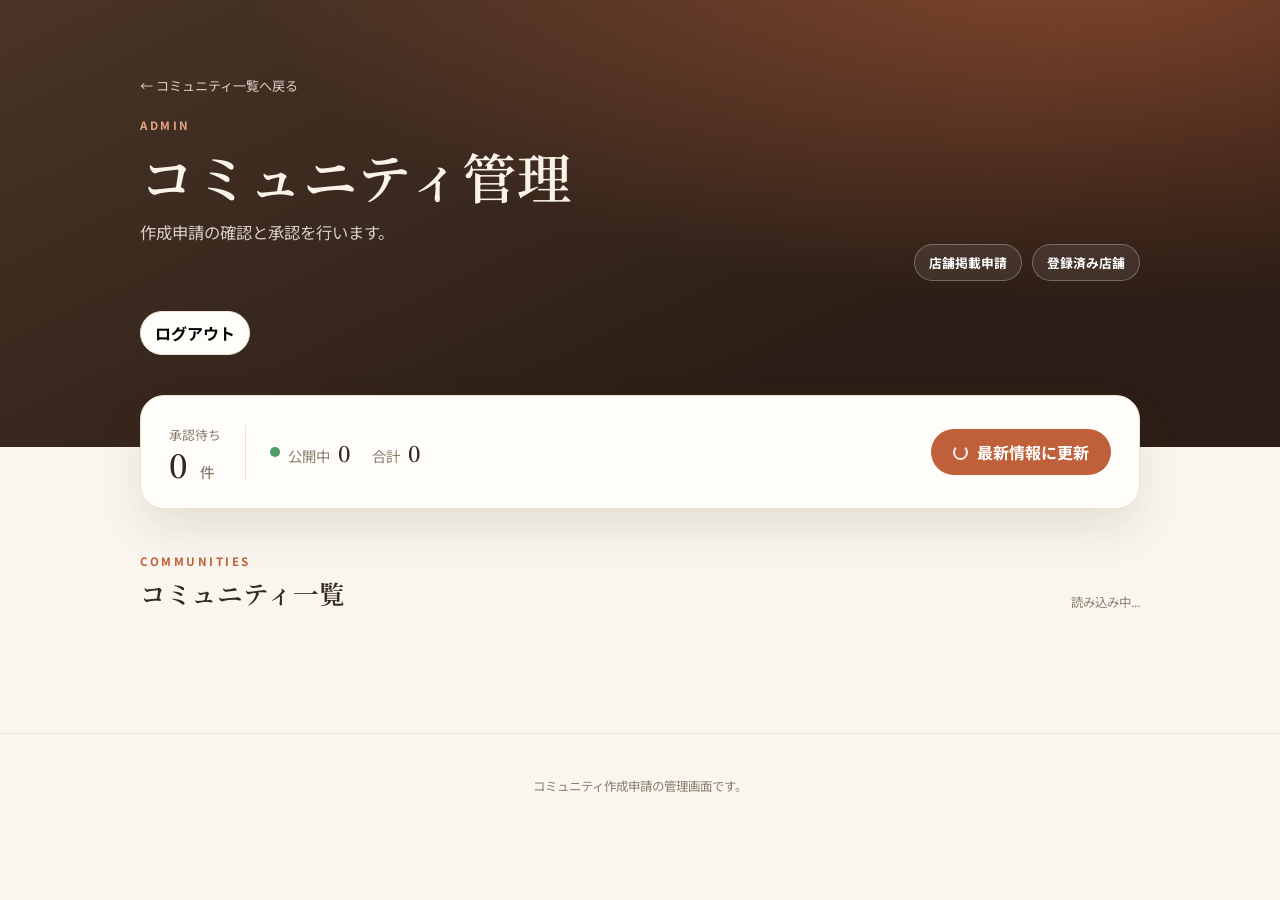
==== admin-communities.html @ 32dae23c "追加" ====
<!DOCTYPE html>
<html lang="ja">
<head>
  <meta charset="UTF-8" />
  <meta
    name="viewport"
    content="width=device-width, initial-scale=1.0"
  />
  <meta
    name="theme-color"
    content="#faf6ef"
  />

  <title>コミュニティ管理</title>

  <link
    rel="preconnect"
    href="https://fonts.googleapis.com"
  />
  <link
    rel="preconnect"
    href="https://fonts.gstatic.com"
    crossorigin
  />
  <link
    href="https://fonts.googleapis.com/css2?family=Noto+Sans+JP:wght@400;500;700&family=Noto+Serif+JP:wght@500;600;700&display=swap"
    rel="stylesheet"
  />

  <link
    rel="stylesheet"
    href="./style.css"
  />
</head>

<body>
  <header class="site-header">
    <div class="container header-inner">
      <a
        class="page-back-link page-back-link-light"
        href="./index.html"
      >
        ← コミュニティ一覧へ戻る
      </a>

      <p class="eyebrow">ADMIN</p>
      <h1>コミュニティ管理</h1>
      <p class="lead">
        作成申請の確認と承認を行います。
      </p>

      <nav class="header-nav" aria-label="管理メニュー">
        <a href="./admin-requests.html">
          店舗掲載申請
        </a>
        <a href="./admin-shops.html">
          登録済み店舗
        </a>
      </nav>

      <button
        id="logout-button"
        class="logout-button"
        type="button"
      >
        ログアウト
      </button>
    </div>
  </header>

  <main class="container">
    <section class="summary-card admin-summary">
      <div class="summary-lead">
        <p class="summary-label">
          承認待ち
        </p>

        <p class="summary-value">
          <span id="pending-count">0</span>
          <span class="summary-unit">件</span>
        </p>
      </div>

      <div class="summary-stats">
        <p class="stat">
          <span class="stat-dot dot-available"></span>
          公開中
          <span
            id="active-count"
            class="stat-count"
          >
            0
          </span>
        </p>

        <p class="stat">
          合計
          <span
            id="community-count"
            class="stat-count"
          >
            0
          </span>
        </p>
      </div>

      <button
        id="reload-communities-button"
        class="reload-button"
        type="button"
      >
        <span
          class="reload-icon"
          aria-hidden="true"
        ></span>
        <span class="reload-text">
          最新情報に更新
        </span>
      </button>
    </section>

    <section aria-labelledby="community-list-title">
      <div class="section-heading">
        <div>
          <p class="eyebrow">
            COMMUNITIES
          </p>
          <h2 id="community-list-title">
            コミュニティ一覧
          </h2>
        </div>

        <p
          id="community-last-loaded"
          class="last-loaded"
        >
          読み込み中...
        </p>
      </div>

      <div
        id="community-message"
        class="message"
        role="status"
        aria-live="polite"
      ></div>

      <div
        id="admin-community-list"
        class="request-list"
      ></div>
    </section>
  </main>

  <footer class="site-footer">
    <div class="container">
      <p>
        コミュニティ作成申請の管理画面です。
      </p>
    </div>
  </footer>

  <script src="./admin-communities.js"></script>
</body>
</html>
---- style.css ----
:root {
  --background: #faf6ef;
  --surface: #fffdf9;
  --text: #33291f;
  --muted: #8a7d6d;
  --border: #ece3d5;
  --primary: #c0603a;
  --primary-hover: #a94f2d;

  --available: #4f9d69;
  --available-bg: #e7f2ea;
  --available-text: #2f6b45;

  --limited: #d9a441;
  --limited-bg: #f8eed6;
  --limited-text: #8a651f;

  --full: #cf5b48;
  --full-bg: #f8e4df;
  --full-text: #9b3a2c;

  --unknown: #a99e8d;
  --unknown-bg: #efe9df;
  --unknown-text: #6f6455;

  --shadow-sm: 0 6px 18px rgba(76, 55, 34, 0.06);
  --shadow-md: 0 20px 45px rgba(76, 55, 34, 0.12);
}

* {
  box-sizing: border-box;
}

html {
  background: var(--background);
}

body {
  margin: 0;
  min-height: 100vh;
  font-family: "Noto Sans JP", -apple-system, BlinkMacSystemFont, "Hiragino Sans",
    "Yu Gothic", Meiryo, sans-serif;
  color: var(--text);
  background: var(--background);
  -webkit-font-smoothing: antialiased;
}

a {
  color: inherit;
}

button,
a {
  -webkit-tap-highlight-color: transparent;
}

.container {
  width: min(100% - 40px, 1000px);
  margin-inline: auto;
}

/* Header */
.site-header {
  position: relative;
  overflow: hidden;
  padding: 72px 0 92px;
  color: #fbf3e9;
  background:
    radial-gradient(120% 140% at 85% -10%, rgba(192, 96, 58, 0.55), transparent 55%),
    linear-gradient(155deg, #4a3527, #2c1e16 70%);
}

.header-inner {
  position: relative;
  z-index: 1;
}

.site-header h1 {
  margin: 10px 0 12px;
  font-family: "Noto Serif JP", serif;
  font-weight: 600;
  font-size: clamp(2.1rem, 6vw, 3.4rem);
  line-height: 1.2;
  letter-spacing: 0.01em;
}

.eyebrow {
  margin: 0;
  font-size: 0.72rem;
  font-weight: 700;
  letter-spacing: 0.22em;
  color: var(--primary);
}

.site-header .eyebrow {
  color: #e6a583;
}

.lead {
  margin: 0;
  font-size: 1.02rem;
  color: rgba(251, 243, 233, 0.82);
}

main {
  padding-bottom: 64px;
}

/* Summary card */
.summary-card {
  position: relative;
  z-index: 2;
  display: flex;
  flex-wrap: wrap;
  align-items: center;
  gap: 24px;
  margin-top: -52px;
  margin-bottom: 44px;
  padding: 26px 28px;
  border: 1px solid var(--border);
  border-radius: 24px;
  background: var(--surface);
  box-shadow: var(--shadow-md);
}

.summary-lead {
  flex: 0 0 auto;
  padding-right: 24px;
  border-right: 1px solid var(--border);
}

.summary-label {
  margin: 0 0 4px;
  font-size: 0.8rem;
  color: var(--muted);
}

.summary-value {
  margin: 0;
  font-family: "Noto Serif JP", serif;
  font-size: 2rem;
  font-weight: 600;
  line-height: 1;
}

.summary-unit {
  margin-left: 4px;
  font-family: "Noto Sans JP", sans-serif;
  font-size: 0.9rem;
  font-weight: 500;
  color: var(--muted);
}

.summary-stats {
  display: flex;
  flex: 1 1 auto;
  flex-wrap: wrap;
  gap: 22px;
  margin: 0;
  padding: 0;
  list-style: none;
}

.stat {
  display: flex;
  align-items: baseline;
  gap: 8px;
  font-size: 0.9rem;
  color: var(--muted);
}

.stat-dot {
  align-self: center;
  width: 10px;
  height: 10px;
  border-radius: 50%;
}

.dot-available {
  background: var(--available);
}
.dot-limited {
  background: var(--limited);
}
.dot-full {
  background: var(--full);
}

.stat-count {
  font-family: "Noto Serif JP", serif;
  font-size: 1.35rem;
  font-weight: 600;
  color: var(--text);
}

.reload-button {
  display: inline-flex;
  align-items: center;
  gap: 9px;
  min-height: 46px;
  padding: 0 22px;
  border: 0;
  border-radius: 999px;
  font: inherit;
  font-weight: 700;
  color: #fff;
  background: var(--primary);
  cursor: pointer;
  transition: background 0.2s ease, transform 0.1s ease;
}

.reload-button:hover:not(:disabled) {
  background: var(--primary-hover);
}

.reload-button:active:not(:disabled) {
  transform: translateY(1px);
}

.reload-button:disabled {
  opacity: 0.6;
  cursor: wait;
}

.reload-icon {
  width: 15px;
  height: 15px;
  border: 2px solid rgba(255, 255, 255, 0.9);
  border-top-color: transparent;
  border-radius: 50%;
}

.reload-button.is-loading .reload-icon {
  animation: spin 0.7s linear infinite;
}

@keyframes spin {
  to {
    transform: rotate(360deg);
  }
}

/* Section heading */
.section-heading {
  display: flex;
  align-items: flex-end;
  justify-content: space-between;
  gap: 16px;
  margin-bottom: 20px;
}

.section-heading h2 {
  margin: 6px 0 0;
  font-family: "Noto Serif JP", serif;
  font-weight: 600;
  font-size: 1.6rem;
}

.last-loaded {
  margin: 0;
  font-size: 0.78rem;
  color: var(--muted);
}

.message {
  min-height: 1.5em;
  margin-bottom: 14px;
  color: var(--muted);
}

/* Shop grid */
.shop-list {
  display: grid;
  grid-template-columns: repeat(2, minmax(0, 1fr));
  gap: 18px;
}

.shop-card {
  position: relative;
  display: flex;
  flex-direction: column;
  min-height: 244px;
  padding: 24px 24px 22px;
  overflow: hidden;
  border: 1px solid var(--border);
  border-radius: 22px;
  background: var(--surface);
  box-shadow: var(--shadow-sm);
  transition: transform 0.2s ease, box-shadow 0.2s ease;
}

.shop-card:hover {
  transform: translateY(-4px);
  box-shadow: var(--shadow-md);
}

.shop-accent {
  position: absolute;
  inset: 0 auto 0 0;
  width: 5px;
  background: var(--unknown);
}

.shop-card.is-available .shop-accent {
  background: var(--available);
}
.shop-card.is-limited .shop-accent {
  background: var(--limited);
}
.shop-card.is-full .shop-accent {
  background: var(--full);
}

.shop-card-top {
  display: flex;
  align-items: flex-start;
  justify-content: space-between;
  gap: 12px;
}

.shop-genre {
  margin: 0 0 5px;
  font-size: 0.75rem;
  font-weight: 500;
  letter-spacing: 0.04em;
  color: var(--muted);
}

.shop-name {
  margin: 0;
  font-family: "Noto Serif JP", serif;
  font-weight: 600;
  font-size: 1.25rem;
}

.status-badge {
  display: inline-flex;
  align-items: center;
  gap: 6px;
  flex-shrink: 0;
  padding: 7px 12px;
  border-radius: 999px;
  font-size: 0.76rem;
  font-weight: 700;
  white-space: nowrap;
}

.status-badge-dot {
  width: 8px;
  height: 8px;
  border-radius: 50%;
  background: currentColor;
}

.status-available {
  color: var(--available-text);
  background: var(--available-bg);
}
.status-limited {
  color: var(--limited-text);
  background: var(--limited-bg);
}
.status-full {
  color: var(--full-text);
  background: var(--full-bg);
}
.status-unknown {
  color: var(--unknown-text);
  background: var(--unknown-bg);
}

.shop-info {
  margin-top: 22px;
}

.shop-note {
  margin: 0 0 10px;
  font-size: 0.94rem;
  line-height: 1.55;
}

.shop-updated {
  display: inline-flex;
  align-items: center;
  gap: 6px;
  margin: 0;
  font-size: 0.76rem;
  color: var(--muted);
}

.shop-link {
  display: inline-flex;
  align-items: center;
  justify-content: center;
  gap: 6px;
  min-height: 46px;
  margin-top: auto;
  padding: 0 18px;
  border: 1px solid var(--border);
  border-radius: 14px;
  font-size: 0.92rem;
  font-weight: 700;
  text-decoration: none;
  transition: background 0.18s ease, border-color 0.18s ease;
}

.shop-link:hover {
  background: var(--background);
  border-color: var(--primary);
  color: var(--primary);
}

.shop-link[aria-disabled="true"] {
  color: var(--muted);
  cursor: default;
  pointer-events: none;
}

.shop-link-arrow {
  transition: transform 0.18s ease;
}

.shop-link:hover .shop-link-arrow {
  transform: translateX(3px);
}

/* Skeleton */
.shop-card.is-skeleton {
  pointer-events: none;
}

.shop-card.is-skeleton .skeleton-line {
  height: 12px;
  border-radius: 6px;
  background: linear-gradient(90deg, var(--border), #f4ede1, var(--border));
  background-size: 200% 100%;
  animation: shimmer 1.3s ease-in-out infinite;
}

@keyframes shimmer {
  to {
    background-position: -200% 0;
  }
}

/* Footer */
.site-footer {
  padding: 30px 0;
  font-size: 0.78rem;
  text-align: center;
  color: var(--muted);
  border-top: 1px solid var(--border);
}

@media (max-width: 720px) {
  .site-header {
    padding: 56px 0 82px;
  }

  .summary-card {
    align-items: stretch;
    flex-direction: column;
    gap: 20px;
    margin-top: -44px;
  }

  .summary-lead {
    padding-right: 0;
    padding-bottom: 20px;
    border-right: 0;
    border-bottom: 1px solid var(--border);
  }

  .reload-button {
    width: 100%;
    justify-content: center;
  }

  .section-heading {
    align-items: flex-start;
    flex-direction: column;
  }

  .shop-list {
    grid-template-columns: 1fr;
  }
}

@media (prefers-reduced-motion: reduce) {
  *,
  *::before,
  *::after {
    animation-duration: 0.01ms !important;
    transition-duration: 0.01ms !important;
  }
}

.shop-request {
  margin-top: 48px;
  padding: 32px;
  text-align: center;
  background: var(--surface);
  border: 1px solid var(--border);
  border-radius: 20px;
  box-shadow: var(--shadow-sm);
}

.shop-request h3 {
  margin: 0 0 12px;
  font-family: "Noto Serif JP", serif;
  font-size: 1.5rem;
}

.shop-request p {
  margin: 0 auto 24px;
  max-width: 520px;
  color: var(--muted);
  line-height: 1.8;
}

.shop-request-button {
  display: inline-block;
  padding: 14px 28px;
  border-radius: 999px;
  background: var(--primary);
  color: white;
  text-decoration: none;
  font-weight: 700;
  transition: .2s;
}

.shop-request-button:hover {
  background: var(--primary-hover);
}

.form-group {
    display: flex;
    flex-direction: column;
    margin-bottom: 22px;
}

.form-group label {
    margin-bottom: 8px;
    font-weight: 700;
}

.form-group input,
.form-group textarea {
    padding: 14px;
    font-size: 16px;
    border: 1px solid var(--border);
    border-radius: 12px;
    background: white;
}

.form-group textarea {
    resize: vertical;
}

#request-form {
    width: 100%;
}
.form-result {
  min-height: 1.6em;
  margin: 20px 0 0;
  line-height: 1.6;
  color: var(--muted);
}

.form-result.is-success {
  color: var(--available-text);
}

.form-result.is-error {
  color: var(--full-text);
}

#request-form button:disabled {
  opacity: 0.6;
  cursor: wait;
}

.admin-summary {
  justify-content: space-between;
}

.request-list {
  display: grid;
  gap: 18px;
}

.request-card {
  padding: 24px;
  border: 1px solid var(--border);
  border-radius: 22px;
  background: var(--surface);
  box-shadow: var(--shadow-sm);
}

.request-card-header {
  display: flex;
  align-items: flex-start;
  justify-content: space-between;
  gap: 16px;
  margin-bottom: 22px;
}

.request-genre {
  margin: 0 0 5px;
  font-size: 0.78rem;
  color: var(--muted);
}

.request-shop-name {
  margin: 0;
  font-family: "Noto Serif JP", serif;
  font-size: 1.35rem;
}

.request-status {
  flex-shrink: 0;
  padding: 7px 12px;
  border-radius: 999px;
  font-size: 0.78rem;
  font-weight: 700;
  color: var(--limited-text);
  background: var(--limited-bg);
}

.request-detail-list {
  margin: 0 0 20px;
}

.request-detail-row {
  display: grid;
  grid-template-columns: 100px 1fr;
  gap: 16px;
  padding: 12px 0;
  border-bottom: 1px solid var(--border);
}

.request-detail-row dt {
  font-weight: 700;
  color: var(--muted);
}

.request-detail-row dd {
  margin: 0;
  overflow-wrap: anywhere;
}

.request-id {
  font-family: monospace;
  font-size: 0.82rem;
}

@media (max-width: 720px) {
  .request-card-header {
    flex-direction: column;
  }

  .request-detail-row {
    grid-template-columns: 1fr;
    gap: 5px;
  }
}
.admin-login-page {
  min-height: 100vh;
  display: grid;
  place-items: center;
  padding: 24px;
}

.admin-login-card {
  width: min(100%, 460px);
  padding: 36px;
  border: 1px solid var(--border);
  border-radius: 24px;
  background: var(--surface);
  box-shadow: var(--shadow-sm);
}

.admin-login-card h1 {
  margin: 6px 0 12px;
  font-family: "Noto Serif JP", serif;
  font-size: clamp(1.8rem, 5vw, 2.4rem);
}

.admin-login-description {
  margin: 0 0 28px;
  color: var(--muted);
  line-height: 1.8;
}

.admin-login-card .form-group {
  display: grid;
  gap: 8px;
  margin-bottom: 18px;
}

.admin-login-card label {
  font-weight: 700;
}

.admin-login-card input {
  width: 100%;
  min-height: 48px;
  padding: 10px 14px;
  border: 1px solid var(--border);
  border-radius: 12px;
  font: inherit;
  background: #fff;
}

.admin-login-card input:focus {
  outline: 2px solid currentColor;
  outline-offset: 2px;
}

.submit-button {
  width: 100%;
  min-height: 50px;
  margin-top: 12px;
  border: 0;
  border-radius: 14px;
  font: inherit;
  font-weight: 700;
  cursor: pointer;
}

.submit-button:disabled {
  cursor: wait;
  opacity: 0.65;
}

.message.is-error {
  color: #b42318;
}

.logout-button {
  padding: 9px 14px;
  border: 1px solid var(--border);
  border-radius: 999px;
  background: var(--surface);
  font: inherit;
  font-weight: 700;
  cursor: pointer;
}

.request-actions {
  display: flex;
  justify-content: flex-end;
  margin-top: 20px;
  padding-top: 20px;
  border-top: 1px solid var(--border);
}

.approve-request-button {
  min-height: 46px;
  padding: 10px 20px;
  border: 0;
  border-radius: 999px;
  background: #2f6f4e;
  color: #fff;
  font: inherit;
  font-weight: 700;
  cursor: pointer;
  transition:
    transform 0.2s ease,
    opacity 0.2s ease;
}

.approve-request-button:hover {
  transform: translateY(-1px);
}

.approve-request-button:disabled {
  cursor: wait;
  opacity: 0.6;
  transform: none;
}

.request-approved-message {
  margin-top: 20px;
  padding: 12px 16px;
  border-radius: 12px;
  background: #eaf5ed;
  color: #24603f;
  font-weight: 700;
  text-align: center;
}

.request-status-approved {
  color: #24603f;
  background: #eaf5ed;
}

.request-status-pending {
  color: var(--limited-text);
  background: var(--limited-bg);
}
.request-approved-box {
  margin-top: 20px;
  padding: 18px;
  border-radius: 16px;
  background: #eaf5ed;
}

.request-approved-message {
  margin: 0 0 14px;
  color: #24603f;
  font-weight: 700;
  text-align: center;
}

.registration-code-block {
  padding-top: 14px;
  border-top: 1px solid rgba(36, 96, 63, 0.2);
}

.registration-code-label {
  margin: 0 0 8px;
  font-size: 0.82rem;
  font-weight: 700;
  color: #24603f;
}

.registration-code-row {
  display: flex;
  align-items: center;
  gap: 10px;
}

.registration-code {
  flex: 1;
  padding: 12px 14px;
  border-radius: 10px;
  background: #fff;
  font-size: 1.1rem;
  font-weight: 700;
  letter-spacing: 0.12em;
  text-align: center;
}

.copy-registration-code-button {
  min-height: 44px;
  padding: 10px 16px;
  border: 0;
  border-radius: 10px;
  background: #24603f;
  color: #fff;
  font: inherit;
  font-weight: 700;
  cursor: pointer;
}

.copy-registration-code-button:hover {
  opacity: 0.9;
}

.registration-code-help {
  margin: 10px 0 0;
  font-size: 0.82rem;
  line-height: 1.7;
  color: #3f5f4d;
}

.registration-code-missing {
  margin: 0;
  color: #8a5a00;
  font-weight: 700;
  text-align: center;
}

@media (max-width: 520px) {
  .registration-code-row {
    flex-direction: column;
  }

  .registration-code,
  .copy-registration-code-button {
    width: 100%;
  }
}

/* Community portal additions */
.header-nav {
  display: flex;
  flex-wrap: wrap;
  justify-content: flex-end;
  gap: 10px;
  margin-bottom: 30px;
}
.header-nav a {
  padding: 8px 14px;
  border: 1px solid rgba(255,255,255,.28);
  border-radius: 999px;
  color: #fff;
  font-size: .8rem;
  font-weight: 700;
  text-decoration: none;
  background: rgba(255,255,255,.08);
}
.header-nav a:hover { background: rgba(255,255,255,.16); }
.list-header { padding-bottom: 110px; }
.community-list-main { position: relative; z-index: 2; margin-top: -54px; }
.community-intro-card {
  display: flex;
  align-items: center;
  gap: 30px;
  margin-bottom: 44px;
  padding: 26px 28px;
  border: 1px solid var(--border);
  border-radius: 24px;
  background: var(--surface);
  box-shadow: var(--shadow-md);
}
.community-intro-card > p { flex: 1; margin: 0; color: var(--muted); line-height: 1.8; }
.community-grid {
  display: grid;
  grid-template-columns: repeat(2, minmax(0,1fr));
  gap: 18px;
}
.community-card {
  display: flex;
  flex-direction: column;
  overflow: hidden;
  border: 1px solid var(--border);
  border-radius: 22px;
  background: var(--surface);
  box-shadow: var(--shadow-sm);
  transition: transform .2s ease, box-shadow .2s ease;
}
.community-card:hover { transform: translateY(-4px); box-shadow: var(--shadow-md); }
.community-card-visual {
  position: relative;
  display: grid;
  min-height: 145px;
  place-items: center;
  background: radial-gradient(circle at 75% 20%, rgba(255,255,255,.3), transparent 28%), linear-gradient(135deg, #c36b46, #4a3527);
}
.community-initial { font-family: "Noto Serif JP", serif; font-size: 4.2rem; font-weight: 600; color: rgba(255,255,255,.9); }
.community-area-badge { position: absolute; top: 14px; right: 14px; padding: 5px 10px; border-radius: 999px; font-size: .72rem; font-weight: 700; color: #fff; background: rgba(44,30,22,.55); }
.community-card-body { display: flex; flex: 1; flex-direction: column; padding: 22px; }
.community-area { margin: 0 0 5px; font-size: .75rem; color: var(--muted); }
.community-name { margin: 0; font-family: "Noto Serif JP", serif; font-size: 1.3rem; }
.community-description { min-height: 3.4em; margin: 14px 0 18px; color: var(--muted); line-height: 1.7; font-size: .9rem; }
.community-meta { display: flex; justify-content: space-between; gap: 10px; margin-bottom: 20px; font-size: .78rem; color: var(--muted); }
.community-status { text-align: right; }
.community-link {
  display: inline-flex;
  align-items: center;
  justify-content: center;
  gap: 6px;
  min-height: 46px;
  margin-top: auto;
  padding: 0 18px;
  border: 1px solid var(--border);
  border-radius: 14px;
  font-size: .92rem;
  font-weight: 700;
  text-decoration: none;
}
.community-link:hover { background: var(--background); border-color: var(--primary); color: var(--primary); }
.community-card.is-disabled { opacity: .65; }
.community-link[aria-disabled="true"] { pointer-events: none; }
.portal-links { display: grid; grid-template-columns: repeat(2,minmax(0,1fr)); gap: 18px; margin-top: 48px; }
.portal-link-card { display: flex; flex-direction: column; gap: 8px; padding: 24px; border: 1px solid var(--border); border-radius: 20px; background: var(--surface); box-shadow: var(--shadow-sm); text-decoration: none; }
.portal-link-card:hover { border-color: var(--primary); transform: translateY(-2px); }
.portal-link-card strong { font-family: "Noto Serif JP",serif; font-size: 1.2rem; }
.portal-link-card > span:last-child { color: var(--muted); font-size: .85rem; }
.portal-link-eyebrow { color: var(--primary); font-size: .7rem; font-weight: 700; letter-spacing: .18em; }
.page-back-link { display: inline-block; margin-bottom: 22px; color: var(--muted); font-size: .82rem; text-decoration: none; }
.page-back-link-light { color: rgba(251,243,233,.82); }

@media (max-width: 720px) {
  .header-nav { justify-content: flex-start; margin-bottom: 24px; }
  .header-nav a { padding: 7px 11px; font-size: .74rem; }
  .community-intro-card { align-items: stretch; flex-direction: column; gap: 18px; }
  .community-grid, .portal-links { grid-template-columns: 1fr; }
}

/* Multi-community v2 */
.portal-link-card-wide { grid-column: 1 / -1; }
.create-community-card { align-items: stretch; }
.create-community-card form { width: 100%; }
.form-help { margin: -4px 0 20px; color: var(--muted); font-size: .86rem; line-height: 1.7; }
.form-group select { min-height: 50px; padding: 12px 14px; border: 1px solid var(--border); border-radius: 12px; background: #fff; font: inherit; }
.create-result-box { display: grid; gap: 10px; margin-top: 22px; padding: 18px; border-radius: 14px; background: var(--available-bg); }
.create-result-box dl { margin: 0; }
.create-result-box dl div { display: grid; grid-template-columns: 140px 1fr; gap: 12px; padding: 8px 0; }
.create-result-box dt { font-weight: 700; }
.create-result-box dd { margin: 0; overflow-wrap: anywhere; }
.back-link-wrap { margin: 22px 0 70px; }
.back-link { color: var(--muted); text-decoration: none; font-weight: 700; }
@media (max-width: 520px) { .create-result-box dl div { grid-template-columns: 1fr; gap: 3px; } }

/* =========================================================
   登録済み店舗管理
   ========================================================= */

.form-control {
  width: 100%;
  min-height: 48px;
  padding: 10px 14px;
  border: 1px solid #d8cec0;
  border-radius: 10px;
  background: #ffffff;
  color: #2f2a25;
  font: inherit;
  box-sizing: border-box;
}

.form-control:focus {
  outline: none;
  border-color: #8c6d4f;
  box-shadow:
    0 0 0 3px
    rgba(140, 109, 79, 0.15);
}

.form-group {
  display: grid;
  gap: 8px;
  margin-bottom: 18px;
}

.form-group label {
  font-weight: 700;
  color: #3c332b;
}

.delete-shop-button {
  min-height: 44px;
  padding: 10px 18px;
  border: 1px solid #b94444;
  border-radius: 10px;
  background: #ffffff;
  color: #b02f2f;
  font: inherit;
  font-weight: 700;
  cursor: pointer;
}

.delete-shop-button:hover {
  background: #fff1f1;
}

.delete-shop-button:disabled {
  opacity: 0.6;
  cursor: wait;
}

/* =========================================================
   編集モーダル
   ========================================================= */

.modal[hidden] {
  display: none;
}

.modal {
  position: fixed;
  inset: 0;
  z-index: 1000;
  display: grid;
  place-items: center;
  padding: 20px;
}

.modal-backdrop {
  position: absolute;
  inset: 0;
  background:
    rgba(22, 18, 14, 0.58);
}

.modal-dialog {
  position: relative;
  z-index: 1;
  width: min(
    100%,
    580px
  );
  max-height: calc(
    100vh - 40px
  );
  overflow-y: auto;
  padding: 28px;
  border-radius: 18px;
  background: #fffdf9;
  box-shadow:
    0 20px 60px
    rgba(0, 0, 0, 0.25);
}

.modal-header {
  display: flex;
  align-items: center;
  justify-content:
    space-between;
  gap: 16px;
  margin-bottom: 24px;
}

.modal-header h2 {
  margin: 0;
  font-size: 1.5rem;
}

.modal-close-button {
  width: 42px;
  height: 42px;
  border: 0;
  border-radius: 50%;
  background: #eee7de;
  color: #3c332b;
  font-size: 1.7rem;
  line-height: 1;
  cursor: pointer;
}

.modal-close-button:hover {
  background: #e2d7ca;
}

.modal-open {
  overflow: hidden;
}

.visually-hidden {
  position: absolute;
  width: 1px;
  height: 1px;
  padding: 0;
  margin: -1px;
  overflow: hidden;
  clip: rect(
    0,
    0,
    0,
    0
  );
  white-space: nowrap;
  border: 0;
}

@media (
  max-width: 640px
) {
  .admin-summary {
    align-items: stretch;
  }

  .summary-lead {
    width: 100%;
  }

  .modal {
    padding: 12px;
  }

  .modal-dialog {
    padding: 20px;
    border-radius: 14px;
  }

  .request-actions {
    display: grid;
    grid-template-columns:
      1fr;
  }

  .edit-shop-button,
  .delete-shop-button {
    width: 100%;
  }
}

.request-actions .delete-shop-button {
  display: inline-flex;
  align-items: center;
  justify-content: center;
  min-width: 76px;
  min-height: 44px;
  padding: 10px 18px;

  border: 1px solid #b94444;
  border-radius: 999px;

  background: #ffffff;
  color: #b02f2f;

  font: inherit;
  font-weight: 700;
  line-height: 1;

  cursor: pointer;
  appearance: none;
  -webkit-appearance: none;
}

.request-actions .delete-shop-button:hover {
  background: #fff1f1;
}

.request-actions .delete-shop-button:disabled {
  opacity: 0.6;
  cursor: wait;
}
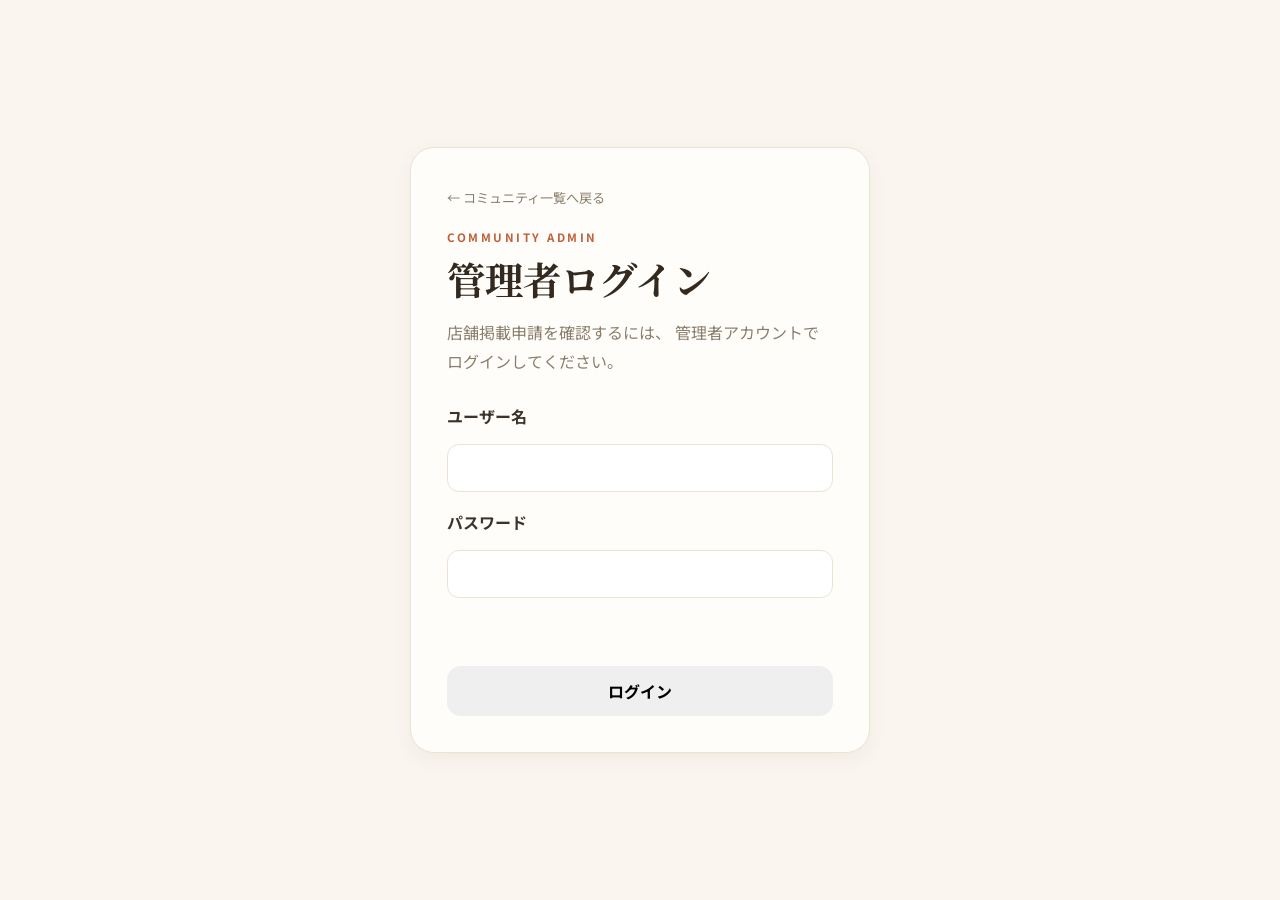
==== commit c84f7b37: "Update admin-communities.html" ====
--- a/admin-communities.html
+++ b/admin-communities.html
@@ -151,7 +151,176 @@
       ></div>
     </section>
   </main>
-
+<!-- =====================================================
+     コミュニティ編集モーダル
+     ===================================================== -->
+<div
+  id="community-edit-modal"
+  class="modal"
+  aria-hidden="true"
+>
+  <div
+    class="modal-overlay"
+    data-close-community-modal
+  ></div>
+
+  <div
+    class="modal-content"
+    role="dialog"
+    aria-modal="true"
+    aria-labelledby="community-edit-title"
+  >
+    <div class="modal-header">
+      <div>
+        <p class="eyebrow">
+          EDIT COMMUNITY
+        </p>
+
+        <h2 id="community-edit-title">
+          コミュニティ編集
+        </h2>
+      </div>
+
+      <button
+        id="close-community-modal-button"
+        class="modal-close-button"
+        type="button"
+        aria-label="閉じる"
+      >
+        ×
+      </button>
+    </div>
+
+    <form id="community-edit-form">
+      <input
+        id="edit-community-id"
+        type="hidden"
+      />
+
+      <div class="form-group">
+        <label for="edit-community-name">
+          コミュニティ名
+          <span class="required-mark">
+            必須
+          </span>
+        </label>
+
+        <input
+          id="edit-community-name"
+          name="name"
+          type="text"
+          maxlength="100"
+          required
+        />
+      </div>
+
+      <div class="form-group">
+        <label for="edit-community-area">
+          エリア
+          <span class="required-mark">
+            必須
+          </span>
+        </label>
+
+        <input
+          id="edit-community-area"
+          name="area"
+          type="text"
+          maxlength="100"
+          required
+        />
+      </div>
+
+      <div class="form-group">
+        <label for="edit-community-description">
+          説明
+        </label>
+
+        <textarea
+          id="edit-community-description"
+          name="description"
+          rows="5"
+          maxlength="1000"
+        ></textarea>
+      </div>
+
+      <div class="form-group">
+        <label for="edit-community-owner-name">
+          申請者・担当者名
+        </label>
+
+        <input
+          id="edit-community-owner-name"
+          name="ownerName"
+          type="text"
+          maxlength="100"
+        />
+      </div>
+
+      <div class="form-group">
+        <label for="edit-community-email">
+          メールアドレス
+        </label>
+
+        <input
+          id="edit-community-email"
+          name="email"
+          type="email"
+          maxlength="255"
+        />
+      </div>
+
+      <div class="form-group">
+        <label for="edit-community-status">
+          公開状態
+        </label>
+
+        <select
+          id="edit-community-status"
+          name="status"
+          required
+        >
+          <option value="active">
+            公開
+          </option>
+
+          <option value="inactive">
+            非公開
+          </option>
+        </select>
+
+        <p class="form-help-text">
+          非公開にすると、一般向けのコミュニティ一覧には表示されません。
+        </p>
+      </div>
+
+      <div
+        id="community-edit-message"
+        class="message"
+        role="status"
+        aria-live="polite"
+      ></div>
+
+      <div class="modal-actions">
+        <button
+          id="cancel-community-edit-button"
+          class="secondary-button"
+          type="button"
+        >
+          キャンセル
+        </button>
+
+        <button
+          id="save-community-button"
+          class="approve-request-button"
+          type="submit"
+        >
+          保存
+        </button>
+      </div>
+    </form>
+  </div>
+</div>
   <footer class="site-footer">
     <div class="container">
       <p>
--- a/style.css
+++ b/style.css
@@ -1208,3 +1208,31 @@
   opacity: 0.6;
   cursor: wait;
 }
+
+/* =========================================================
+   コミュニティ管理画面
+   style.css の末尾へ追加
+   ========================================================= */
+
+#admin-community-list .request-actions {
+  gap: 12px;
+}
+
+#admin-community-list .request-approved-box {
+  margin-top: 20px;
+}
+
+#admin-community-list .request-approved-message {
+  margin: 0;
+}
+
+#admin-community-list a {
+  color: var(--primary);
+  overflow-wrap: anywhere;
+}
+
+@media (max-width: 640px) {
+  #admin-community-list .approve-request-button {
+    width: 100%;
+  }
+}
